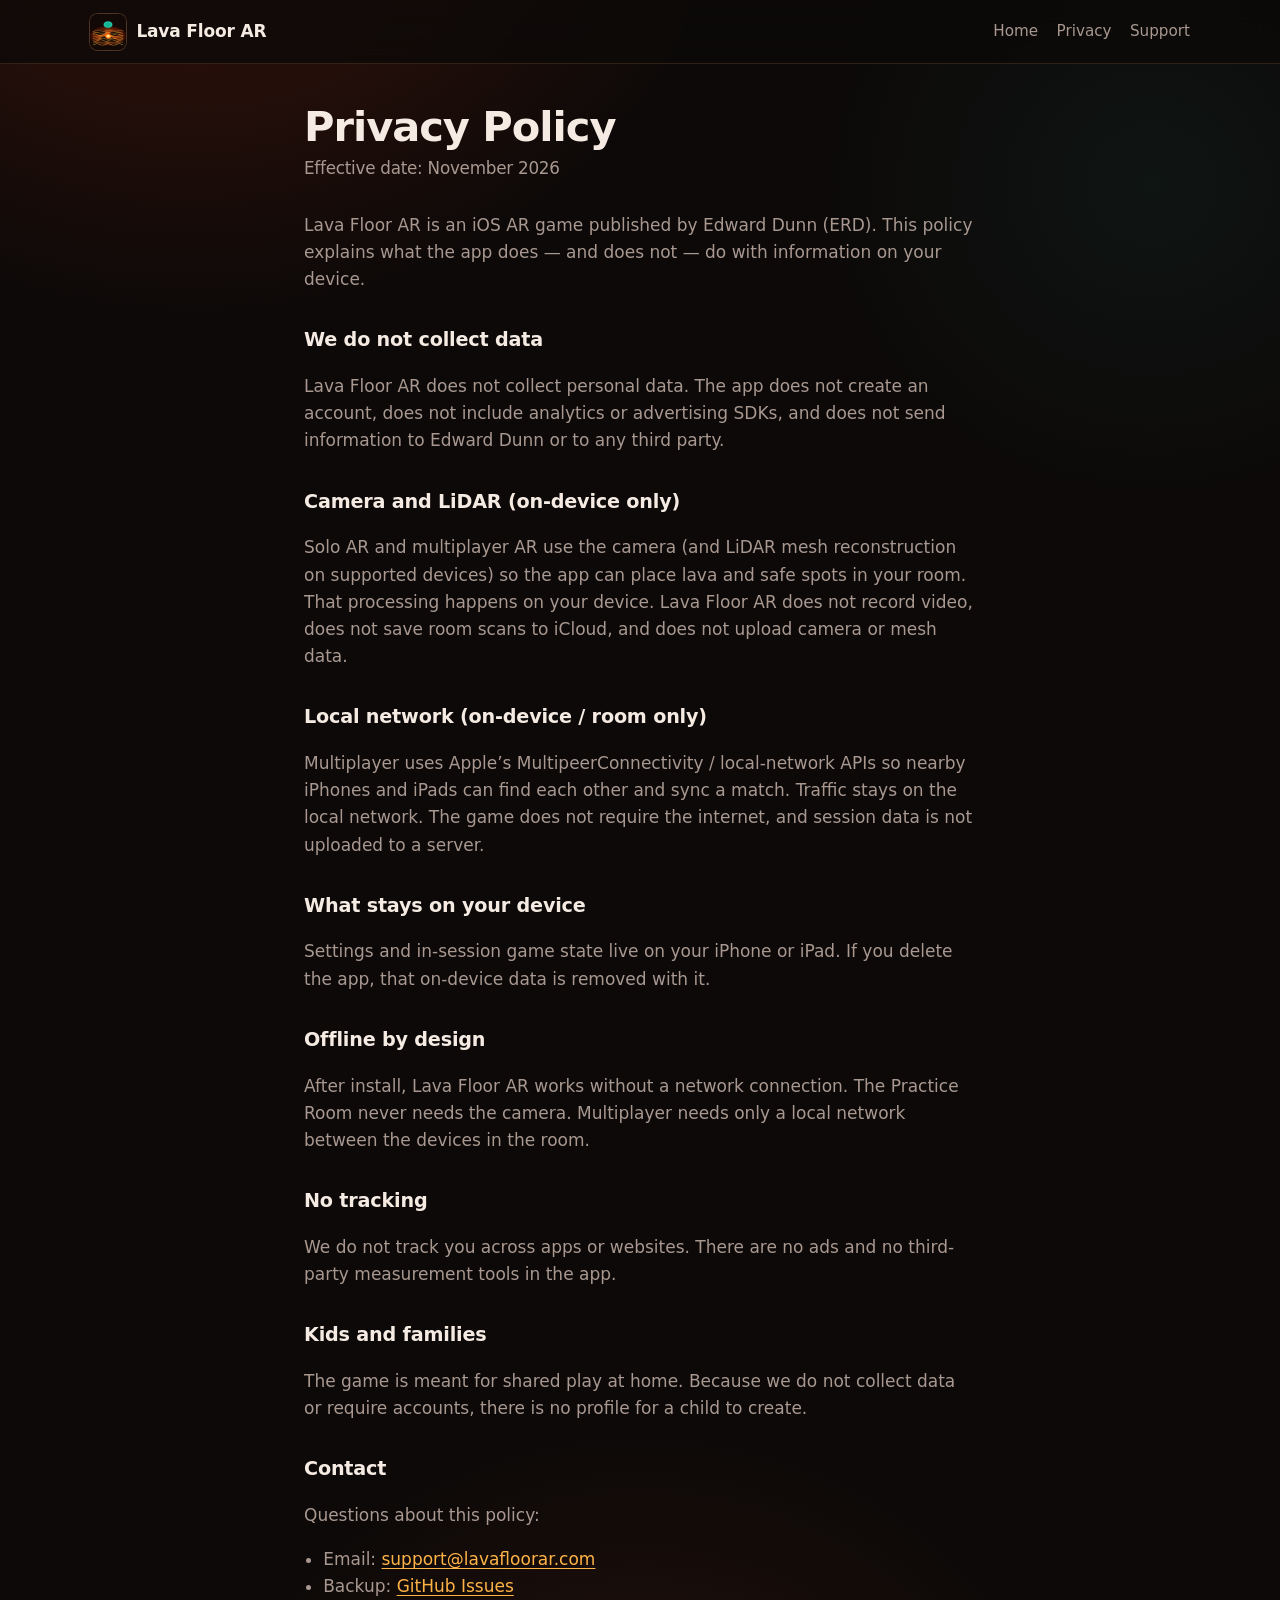
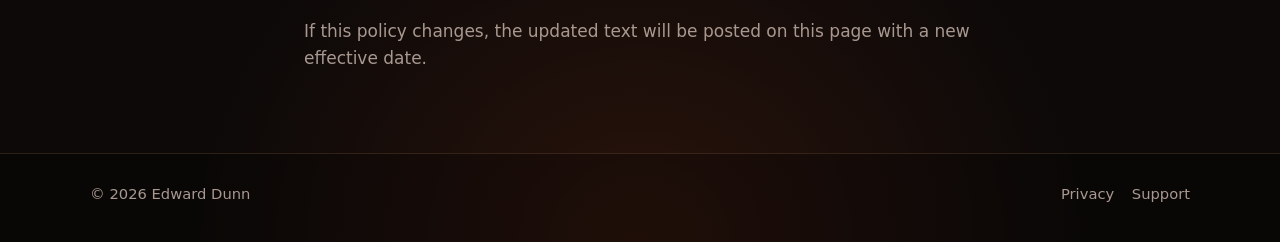
==== privacy.html @ 9bcc5661 "Ship Lava Floor AR marketing site for GitHub Pages. Dark basalt landing page with real screenshots, " ====
<!DOCTYPE html>
<html lang="en">
<head>
  <meta charset="utf-8">
  <meta name="viewport" content="width=device-width, initial-scale=1">
  <title>Privacy Policy — Lava Floor AR</title>
  <meta name="description" content="Lava Floor AR privacy policy: no data collected. Camera, LiDAR, and local network stay on your devices.">
  <link rel="canonical" href="https://erdtheturd.github.io/floor-is-lava/privacy.html">
  <!-- TODO: Point canonical / OG URLs at https://lavafloorar.com once that domain is bought. -->
  <meta property="og:type" content="website">
  <meta property="og:site_name" content="Lava Floor AR">
  <meta property="og:url" content="https://erdtheturd.github.io/floor-is-lava/privacy.html">
  <meta property="og:title" content="Privacy Policy — Lava Floor AR">
  <meta property="og:description" content="Lava Floor AR does not collect data. Camera, LiDAR, and local network stay on your devices.">
  <meta property="og:image" content="https://erdtheturd.github.io/floor-is-lava/assets/og.png">
  <meta name="twitter:card" content="summary_large_image">
  <meta name="twitter:title" content="Privacy Policy — Lava Floor AR">
  <meta name="twitter:description" content="Lava Floor AR does not collect data. Camera, LiDAR, and local network stay on your devices.">
  <meta name="twitter:image" content="https://erdtheturd.github.io/floor-is-lava/assets/og.png">
  <link rel="icon" href="assets/favicon.ico" sizes="any">
  <link rel="icon" type="image/png" sizes="32x32" href="assets/favicon-32.png">
  <link rel="apple-touch-icon" href="assets/apple-touch-icon.png">
  <meta name="theme-color" content="#0c0908">
  <link rel="stylesheet" href="styles.css">
</head>
<body>
  <a class="skip" href="#main">Skip to content</a>
  <header class="site-header">
    <div class="nav">
      <a class="brand" href="index.html">
        <img src="assets/icon-192.png" width="36" height="36" alt="">
        <span>Lava Floor AR</span>
      </a>
      <ul class="nav-links">
        <li><a href="index.html">Home</a></li>
        <li><a href="privacy.html">Privacy</a></li>
        <li><a href="support.html">Support</a></li>
      </ul>
    </div>
  </header>

  <main id="main" class="page">
    <div class="page-narrow">
      <h1>Privacy Policy</h1>
      <p class="lede">Effective date: November 2026</p>

      <p>Lava Floor AR is an iOS AR game published by Edward Dunn (ERD). This policy explains what the app does — and does not — do with information on your device.</p>

      <h2>We do not collect data</h2>
      <p>Lava Floor AR does not collect personal data. The app does not create an account, does not include analytics or advertising SDKs, and does not send information to Edward Dunn or to any third party.</p>

      <h2>Camera and LiDAR (on-device only)</h2>
      <p>Solo AR and multiplayer AR use the camera (and LiDAR mesh reconstruction on supported devices) so the app can place lava and safe spots in your room. That processing happens on your device. Lava Floor AR does not record video, does not save room scans to iCloud, and does not upload camera or mesh data.</p>

      <h2>Local network (on-device / room only)</h2>
      <p>Multiplayer uses Apple’s MultipeerConnectivity / local-network APIs so nearby iPhones and iPads can find each other and sync a match. Traffic stays on the local network. The game does not require the internet, and session data is not uploaded to a server.</p>

      <h2>What stays on your device</h2>
      <p>Settings and in-session game state live on your iPhone or iPad. If you delete the app, that on-device data is removed with it.</p>

      <h2>Offline by design</h2>
      <p>After install, Lava Floor AR works without a network connection. The Practice Room never needs the camera. Multiplayer needs only a local network between the devices in the room.</p>

      <h2>No tracking</h2>
      <p>We do not track you across apps or websites. There are no ads and no third-party measurement tools in the app.</p>

      <h2>Kids and families</h2>
      <p>The game is meant for shared play at home. Because we do not collect data or require accounts, there is no profile for a child to create.</p>

      <h2>Contact</h2>
      <p>Questions about this policy:</p>
      <ul>
        <li>Email: <a href="mailto:support@lavafloorar.com">support@lavafloorar.com</a></li>
        <!-- TODO: Domain lavafloorar.com is not live yet — mailbox pending. Until then prefer GitHub Issues. -->
        <li>Backup: <a href="https://github.com/ErdTheTurd/floor-is-lava/issues">GitHub Issues</a></li>
      </ul>

      <p>If this policy changes, the updated text will be posted on this page with a new effective date.</p>
    </div>
  </main>

  <footer class="site-footer">
    <div class="footer-inner">
      <p>&copy; 2026 Edward Dunn</p>
      <div class="footer-links">
        <a href="privacy.html">Privacy</a>
        <a href="support.html">Support</a>
      </div>
    </div>
  </footer>
</body>
</html>
---- styles.css ----
/* Lava Floor AR — marketing site */
:root {
  --bg: #0c0908;
  --bg-elev: #16100e;
  --basalt: #1f1512;
  --basalt-edge: #2e221c;
  --lava: #ff5a1f;
  --lava-deep: #c43212;
  --ember: #ffb347;
  --gold: #ffd6aa;
  --teal: #3dccc7;
  --text: #f5ebe3;
  --muted: #a89890;
  --line: rgba(255, 180, 120, 0.14);
  --max: 1100px;
  --radius-phone: 2.1rem;
  --font: "Avenir Next", "Segoe UI", "Helvetica Neue", ui-sans-serif, system-ui, sans-serif;
  --display: "Avenir Next Condensed", "Avenir Next", "Segoe UI Semibold", ui-sans-serif, system-ui, sans-serif;
}

*,
*::before,
*::after {
  box-sizing: border-box;
}

html {
  scroll-behavior: smooth;
}

body {
  margin: 0;
  font-family: var(--font);
  font-size: 1.0625rem;
  line-height: 1.6;
  color: var(--text);
  background:
    radial-gradient(ellipse 80% 50% at 15% -10%, rgba(196, 50, 18, 0.28), transparent 55%),
    radial-gradient(ellipse 60% 40% at 90% 10%, rgba(61, 204, 199, 0.06), transparent 45%),
    radial-gradient(ellipse 70% 45% at 50% 100%, rgba(255, 90, 31, 0.12), transparent 50%),
    var(--bg);
  min-height: 100vh;
  -webkit-font-smoothing: antialiased;
}

img {
  max-width: 100%;
  height: auto;
  display: block;
}

a {
  color: var(--ember);
  text-decoration-thickness: 1px;
  text-underline-offset: 0.18em;
}

a:hover {
  color: var(--gold);
}

.skip {
  position: absolute;
  left: -9999px;
  top: 0;
  background: var(--lava);
  color: #111;
  padding: 0.6rem 1rem;
  z-index: 100;
}

.skip:focus {
  left: 0.75rem;
  top: 0.75rem;
}

.wrap {
  width: min(100% - 2.5rem, var(--max));
  margin-inline: auto;
}

/* Header */
.site-header {
  position: sticky;
  top: 0;
  z-index: 40;
  backdrop-filter: blur(14px);
  -webkit-backdrop-filter: blur(14px);
  background: rgba(12, 9, 8, 0.78);
  border-bottom: 1px solid var(--line);
}

.nav {
  width: min(100% - 2.5rem, var(--max));
  margin-inline: auto;
  display: flex;
  align-items: center;
  justify-content: space-between;
  gap: 1rem;
  padding: 0.85rem 0;
}

.brand {
  display: inline-flex;
  align-items: center;
  gap: 0.65rem;
  color: var(--text);
  text-decoration: none;
  font-weight: 700;
  letter-spacing: -0.01em;
}

.brand img {
  border-radius: 22%;
  box-shadow: 0 0 0 1px rgba(255, 180, 120, 0.25);
}

.nav-links {
  display: flex;
  flex-wrap: wrap;
  gap: 0.35rem 1.15rem;
  list-style: none;
  margin: 0;
  padding: 0;
  font-size: 0.95rem;
}

.nav-links a {
  color: var(--muted);
  text-decoration: none;
}

.nav-links a:hover {
  color: var(--gold);
}

/* Hero */
.hero {
  padding: 3.5rem 0 2.5rem;
}

.hero-inner {
  width: min(100% - 2.5rem, var(--max));
  margin-inline: auto;
  display: grid;
  gap: 2.75rem;
  align-items: center;
}

@media (min-width: 880px) {
  .hero-inner {
    grid-template-columns: 1.05fr 0.95fr;
    gap: 3.5rem;
    padding-block: 1.5rem 2rem;
  }
}

.hero-brand {
  display: flex;
  align-items: center;
  gap: 1rem;
  margin-bottom: 1.25rem;
}

.hero-brand img {
  border-radius: 22%;
  box-shadow:
    0 0 0 1px rgba(255, 180, 120, 0.3),
    0 12px 40px rgba(196, 50, 18, 0.35);
}

.hero h1 {
  margin: 0;
  font-family: var(--display);
  font-size: clamp(2.4rem, 6vw, 3.6rem);
  font-weight: 700;
  letter-spacing: -0.03em;
  line-height: 1.05;
  background: linear-gradient(135deg, var(--gold) 10%, var(--lava) 70%, var(--lava-deep));
  -webkit-background-clip: text;
  background-clip: text;
  color: transparent;
}

.lede {
  margin: 0 0 0.85rem;
  font-size: clamp(1.25rem, 2.6vw, 1.55rem);
  font-weight: 600;
  letter-spacing: -0.015em;
  line-height: 1.3;
  color: var(--text);
}

.hero-support {
  margin: 0 0 1.75rem;
  max-width: 34rem;
  color: var(--muted);
  font-size: 1.05rem;
}

.hero-cta {
  display: flex;
  flex-direction: column;
  align-items: flex-start;
  gap: 0.75rem;
}

.soon {
  margin: 0;
  font-size: 0.9rem;
  color: var(--muted);
}

/* App Store badge (local SVG, no hotlink) */
.as-badge {
  display: inline-flex;
  align-items: center;
  gap: 0.65rem;
  padding: 0.55rem 1.1rem 0.55rem 0.85rem;
  border-radius: 0.65rem;
  background: #000;
  color: #fff !important;
  text-decoration: none !important;
  border: 1px solid rgba(255, 255, 255, 0.18);
  box-shadow: 0 8px 24px rgba(0, 0, 0, 0.35);
  transition: transform 0.15s ease, border-color 0.15s ease;
}

.as-badge:hover {
  transform: translateY(-1px);
  border-color: rgba(255, 255, 255, 0.35);
  color: #fff !important;
}

.as-badge svg {
  width: 1.55rem;
  height: 1.55rem;
  flex-shrink: 0;
}

.as-badge span {
  display: flex;
  flex-direction: column;
  line-height: 1.1;
}

.as-badge small {
  font-size: 0.65rem;
  letter-spacing: 0.02em;
  opacity: 0.9;
}

.as-badge strong {
  font-size: 1.15rem;
  font-weight: 600;
  letter-spacing: -0.01em;
}

/* Phone frame */
.phone {
  margin: 0;
  justify-self: center;
  width: min(100%, 280px);
  filter: drop-shadow(0 28px 50px rgba(0, 0, 0, 0.55));
}

.phone-bezel {
  position: relative;
  background: linear-gradient(160deg, #2a211c, #15110f 45%, #0a0807);
  border-radius: calc(var(--radius-phone) + 0.35rem);
  padding: 0.55rem;
  border: 1px solid rgba(255, 180, 120, 0.18);
  box-shadow:
    inset 0 1px 0 rgba(255, 220, 180, 0.12),
    0 0 0 1px rgba(0, 0, 0, 0.5);
}

.phone-bezel::before {
  content: "";
  position: absolute;
  top: 0.72rem;
  left: 50%;
  transform: translateX(-50%);
  width: 28%;
  height: 0.55rem;
  border-radius: 999px;
  background: #0a0807;
  z-index: 2;
  box-shadow: inset 0 0 0 1px rgba(255, 255, 255, 0.04);
}

.phone-screen {
  width: 100%;
  border-radius: var(--radius-phone);
  background: #000;
  aspect-ratio: 540 / 1174;
  object-fit: cover;
  object-position: center top;
}

.phone-label {
  margin: 0.85rem 0 0;
  text-align: center;
  font-size: 0.88rem;
  color: var(--muted);
}

.hero-phones {
  display: flex;
  justify-content: center;
  align-items: flex-end;
  gap: 1rem;
  perspective: 900px;
}

.hero-phones .phone:nth-child(1) {
  width: min(42%, 220px);
  opacity: 0.92;
  animation: rise-phone-left 0.9s ease both;
}

.hero-phones .phone:nth-child(2) {
  width: min(52%, 260px);
  z-index: 2;
  animation: rise-phone-right 0.9s 0.12s ease both;
}

@media (max-width: 520px) {
  .hero-phones .phone:nth-child(1) {
    display: none;
  }
  .hero-phones .phone:nth-child(2) {
    width: min(70%, 260px);
    transform: none;
  }
}

@keyframes rise-in {
  from {
    opacity: 0;
    transform: translateY(1.25rem) scale(0.98);
  }
  to {
    opacity: 1;
    transform: none;
  }
}

@keyframes rise-phone-left {
  from {
    opacity: 0;
    transform: translateY(1.25rem) rotate(-4deg) scale(0.98);
  }
  to {
    opacity: 0.92;
    transform: rotate(-4deg) translateY(0.5rem);
  }
}

@keyframes rise-phone-right {
  from {
    opacity: 0;
    transform: translateY(1.25rem) rotate(2deg) scale(0.98);
  }
  to {
    opacity: 1;
    transform: rotate(2deg) translateY(-0.4rem);
  }
}

@media (prefers-reduced-motion: reduce) {
  html {
    scroll-behavior: auto;
  }
  .hero-phones .phone,
  .feature {
    animation: none !important;
  }
}

/* Shot strip */
.shot-strip {
  padding: 0.5rem 0 3rem;
  overflow: hidden;
}

.shot-strip .track {
  display: flex;
  gap: 1.25rem;
  width: min(100% - 2.5rem, var(--max));
  margin-inline: auto;
  overflow-x: auto;
  padding-bottom: 0.5rem;
  scroll-snap-type: x mandatory;
  -webkit-overflow-scrolling: touch;
}

.shot-strip .phone {
  flex: 0 0 auto;
  width: 200px;
  scroll-snap-align: start;
  filter: drop-shadow(0 16px 28px rgba(0, 0, 0, 0.4));
}

/* Features */
.features {
  padding: 1rem 0 4rem;
}

.feature {
  width: min(100% - 2.5rem, var(--max));
  margin: 0 auto 3.5rem;
  display: grid;
  gap: 1.75rem;
  align-items: center;
  animation: rise-in 0.7s ease both;
}

@media (min-width: 820px) {
  .feature {
    grid-template-columns: 1fr 1fr;
    gap: 3rem;
    margin-bottom: 5rem;
  }
  .feature:nth-child(even) .copy {
    order: 2;
  }
  .feature:nth-child(even) .media {
    order: 1;
  }
}

.kicker {
  margin: 0 0 0.4rem;
  font-size: 0.8rem;
  font-weight: 700;
  letter-spacing: 0.12em;
  text-transform: uppercase;
  color: var(--lava);
}

.feature h2 {
  margin: 0 0 0.85rem;
  font-family: var(--display);
  font-size: clamp(1.55rem, 3vw, 2.05rem);
  font-weight: 700;
  letter-spacing: -0.02em;
  line-height: 1.15;
}

.feature p {
  margin: 0 0 0.85rem;
  color: var(--muted);
  max-width: 34rem;
}

.feature p:last-child {
  margin-bottom: 0;
}

.media {
  display: flex;
  justify-content: center;
}

.media .phone {
  width: min(100%, 250px);
}

.teal {
  color: var(--teal);
}

/* Privacy strip / closing CTA */
.closing {
  width: min(100% - 2.5rem, var(--max));
  margin: 0 auto 4rem;
  padding: 2rem 1.75rem;
  border-radius: 1.25rem;
  background:
    linear-gradient(145deg, rgba(196, 50, 18, 0.18), transparent 55%),
    var(--bg-elev);
  border: 1px solid var(--line);
  text-align: center;
}

.closing h2 {
  margin: 0 0 0.6rem;
  font-family: var(--display);
  font-size: clamp(1.4rem, 2.8vw, 1.85rem);
  letter-spacing: -0.02em;
}

.closing p {
  margin: 0 auto 1.25rem;
  max-width: 36rem;
  color: var(--muted);
}

.closing .hero-cta {
  align-items: center;
}

/* Footer */
.site-footer {
  border-top: 1px solid var(--line);
  padding: 1.75rem 0 2.25rem;
  background: rgba(0, 0, 0, 0.25);
}

.footer-inner {
  width: min(100% - 2.5rem, var(--max));
  margin-inline: auto;
  display: flex;
  flex-wrap: wrap;
  gap: 0.75rem 1.5rem;
  justify-content: space-between;
  align-items: center;
}

.site-footer p {
  margin: 0;
  color: var(--muted);
  font-size: 0.92rem;
}

.footer-links {
  display: flex;
  gap: 1.1rem;
  font-size: 0.92rem;
}

.footer-links a {
  color: var(--muted);
  text-decoration: none;
}

.footer-links a:hover {
  color: var(--gold);
}

/* Inner pages */
.page {
  padding: 2.5rem 0 4rem;
}

.page-narrow {
  width: min(100% - 2.5rem, 42rem);
  margin-inline: auto;
}

.page h1 {
  margin: 0 0 0.5rem;
  font-family: var(--display);
  font-size: clamp(2rem, 4vw, 2.6rem);
  letter-spacing: -0.025em;
  line-height: 1.1;
}

.page .lede {
  color: var(--muted);
  font-size: 1.05rem;
  font-weight: 500;
  margin-bottom: 2rem;
}

.page h2 {
  margin: 2rem 0 0.65rem;
  font-size: 1.2rem;
  letter-spacing: -0.01em;
}

.page p,
.page li {
  color: var(--muted);
}

.page ul {
  padding-left: 1.2rem;
}

.faq details {
  border-top: 1px solid var(--line);
  padding: 0.95rem 0;
}

.faq details:last-child {
  border-bottom: 1px solid var(--line);
}

.faq summary {
  cursor: pointer;
  font-weight: 650;
  color: var(--text);
  list-style: none;
}

.faq summary::-webkit-details-marker {
  display: none;
}

.faq summary::after {
  content: "+";
  float: right;
  color: var(--lava);
  font-weight: 500;
}

.faq details[open] summary::after {
  content: "–";
}

.faq details p {
  margin: 0.65rem 0 0.15rem;
}

.todo-note {
  margin-top: 0.5rem;
  font-size: 0.85rem;
  color: var(--ember);
}
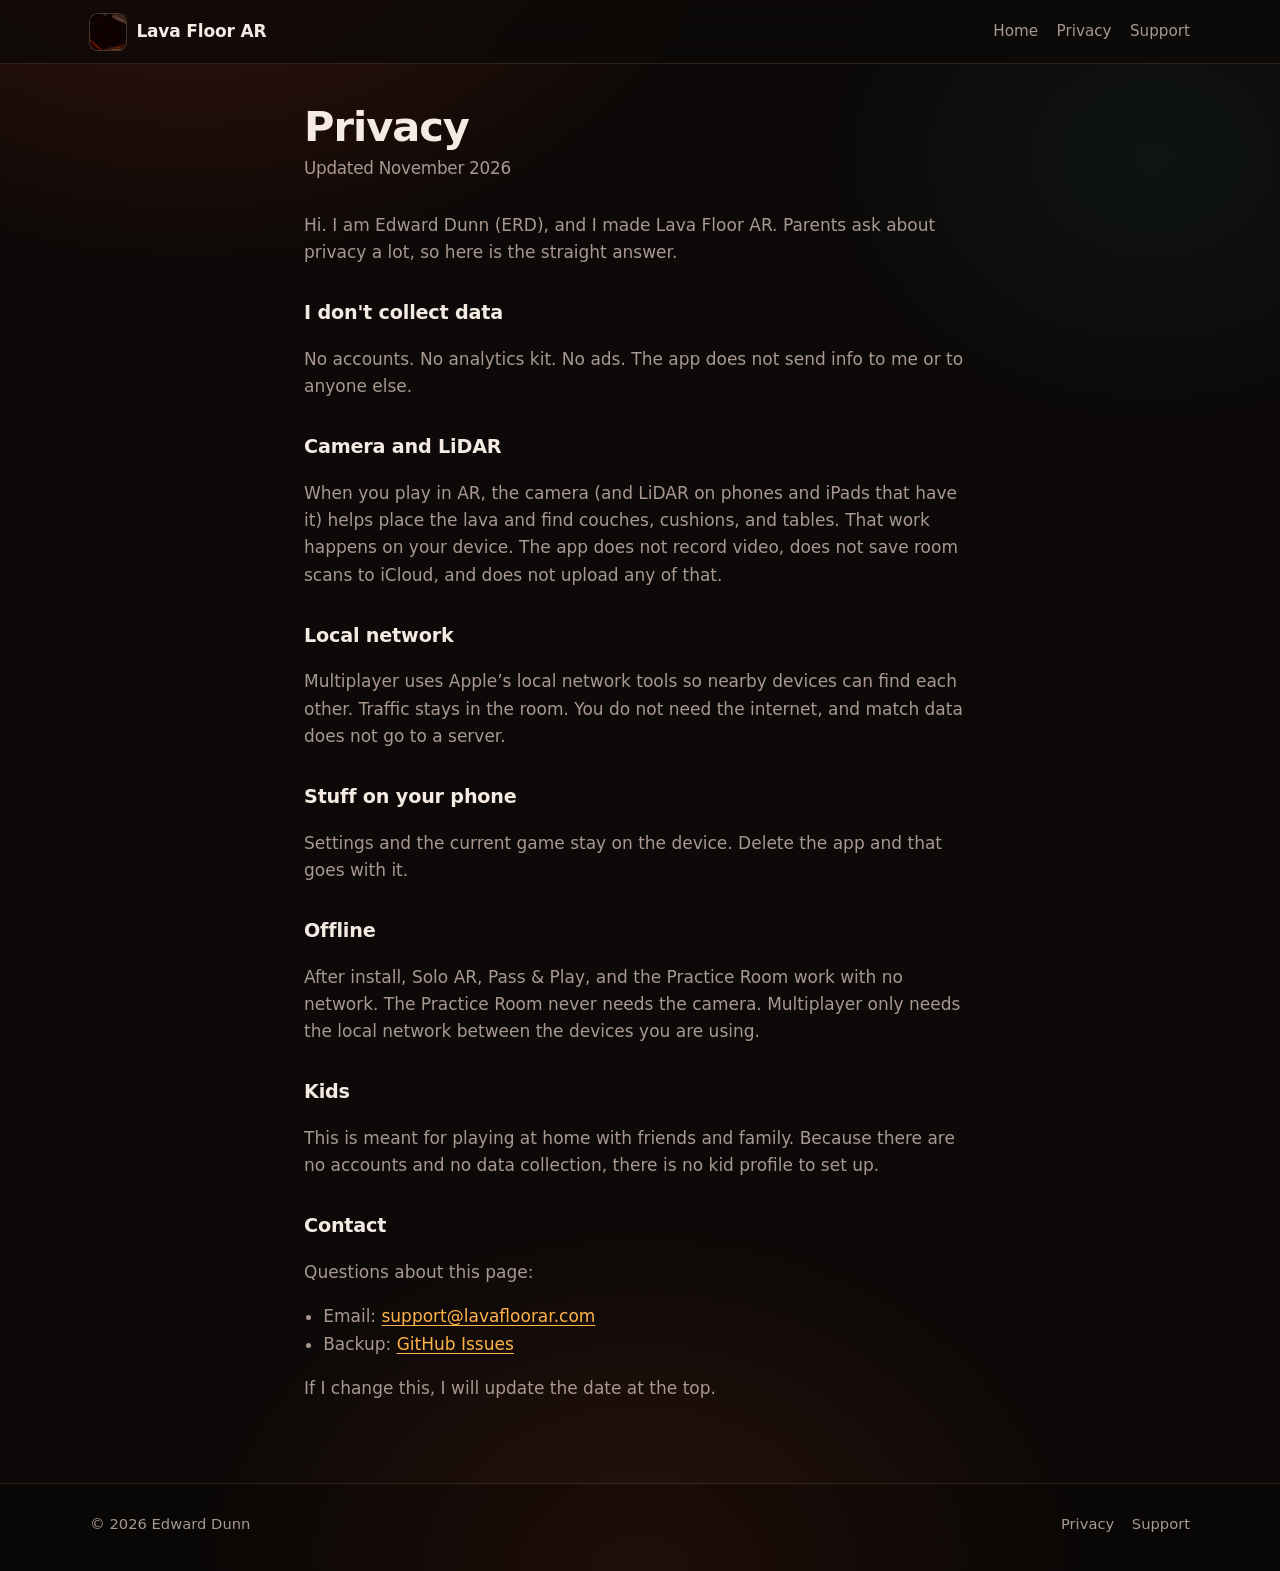
==== commit 1301cd3c: "Rewrite site copy and drop old screenshots. Remove the flat swirly lava shot and placeholder icons, " ====
--- a/privacy.html
+++ b/privacy.html
@@ -3,18 +3,18 @@
 <head>
   <meta charset="utf-8">
   <meta name="viewport" content="width=device-width, initial-scale=1">
-  <title>Privacy Policy — Lava Floor AR</title>
-  <meta name="description" content="Lava Floor AR privacy policy: no data collected. Camera, LiDAR, and local network stay on your devices.">
+  <title>Privacy · Lava Floor AR</title>
+  <meta name="description" content="Lava Floor AR privacy policy. No data collected. Camera, LiDAR, and local network stay on your devices.">
   <link rel="canonical" href="https://erdtheturd.github.io/floor-is-lava/privacy.html">
   <!-- TODO: Point canonical / OG URLs at https://lavafloorar.com once that domain is bought. -->
   <meta property="og:type" content="website">
   <meta property="og:site_name" content="Lava Floor AR">
   <meta property="og:url" content="https://erdtheturd.github.io/floor-is-lava/privacy.html">
-  <meta property="og:title" content="Privacy Policy — Lava Floor AR">
+  <meta property="og:title" content="Privacy · Lava Floor AR">
   <meta property="og:description" content="Lava Floor AR does not collect data. Camera, LiDAR, and local network stay on your devices.">
   <meta property="og:image" content="https://erdtheturd.github.io/floor-is-lava/assets/og.png">
   <meta name="twitter:card" content="summary_large_image">
-  <meta name="twitter:title" content="Privacy Policy — Lava Floor AR">
+  <meta name="twitter:title" content="Privacy · Lava Floor AR">
   <meta name="twitter:description" content="Lava Floor AR does not collect data. Camera, LiDAR, and local network stay on your devices.">
   <meta name="twitter:image" content="https://erdtheturd.github.io/floor-is-lava/assets/og.png">
   <link rel="icon" href="assets/favicon.ico" sizes="any">
@@ -41,41 +41,38 @@
 
   <main id="main" class="page">
     <div class="page-narrow">
-      <h1>Privacy Policy</h1>
-      <p class="lede">Effective date: November 2026</p>
+      <h1>Privacy</h1>
+      <p class="lede">Updated November 2026</p>
 
-      <p>Lava Floor AR is an iOS AR game published by Edward Dunn (ERD). This policy explains what the app does — and does not — do with information on your device.</p>
+      <p>Hi. I am Edward Dunn (ERD), and I made Lava Floor AR. Parents ask about privacy a lot, so here is the straight answer.</p>
 
-      <h2>We do not collect data</h2>
-      <p>Lava Floor AR does not collect personal data. The app does not create an account, does not include analytics or advertising SDKs, and does not send information to Edward Dunn or to any third party.</p>
+      <h2>I don't collect data</h2>
+      <p>No accounts. No analytics kit. No ads. The app does not send info to me or to anyone else.</p>
 
-      <h2>Camera and LiDAR (on-device only)</h2>
-      <p>Solo AR and multiplayer AR use the camera (and LiDAR mesh reconstruction on supported devices) so the app can place lava and safe spots in your room. That processing happens on your device. Lava Floor AR does not record video, does not save room scans to iCloud, and does not upload camera or mesh data.</p>
+      <h2>Camera and LiDAR</h2>
+      <p>When you play in AR, the camera (and LiDAR on phones and iPads that have it) helps place the lava and find couches, cushions, and tables. That work happens on your device. The app does not record video, does not save room scans to iCloud, and does not upload any of that.</p>
 
-      <h2>Local network (on-device / room only)</h2>
-      <p>Multiplayer uses Apple’s MultipeerConnectivity / local-network APIs so nearby iPhones and iPads can find each other and sync a match. Traffic stays on the local network. The game does not require the internet, and session data is not uploaded to a server.</p>
+      <h2>Local network</h2>
+      <p>Multiplayer uses Apple’s local network tools so nearby devices can find each other. Traffic stays in the room. You do not need the internet, and match data does not go to a server.</p>
 
-      <h2>What stays on your device</h2>
-      <p>Settings and in-session game state live on your iPhone or iPad. If you delete the app, that on-device data is removed with it.</p>
+      <h2>Stuff on your phone</h2>
+      <p>Settings and the current game stay on the device. Delete the app and that goes with it.</p>
 
-      <h2>Offline by design</h2>
-      <p>After install, Lava Floor AR works without a network connection. The Practice Room never needs the camera. Multiplayer needs only a local network between the devices in the room.</p>
+      <h2>Offline</h2>
+      <p>After install, Solo AR, Pass &amp; Play, and the Practice Room work with no network. The Practice Room never needs the camera. Multiplayer only needs the local network between the devices you are using.</p>
 
-      <h2>No tracking</h2>
-      <p>We do not track you across apps or websites. There are no ads and no third-party measurement tools in the app.</p>
-
-      <h2>Kids and families</h2>
-      <p>The game is meant for shared play at home. Because we do not collect data or require accounts, there is no profile for a child to create.</p>
+      <h2>Kids</h2>
+      <p>This is meant for playing at home with friends and family. Because there are no accounts and no data collection, there is no kid profile to set up.</p>
 
       <h2>Contact</h2>
-      <p>Questions about this policy:</p>
+      <p>Questions about this page:</p>
       <ul>
         <li>Email: <a href="mailto:support@lavafloorar.com">support@lavafloorar.com</a></li>
-        <!-- TODO: Domain lavafloorar.com is not live yet — mailbox pending. Until then prefer GitHub Issues. -->
+        <!-- TODO: Domain lavafloorar.com is not live yet; mailbox pending. Until then prefer GitHub Issues. -->
         <li>Backup: <a href="https://github.com/ErdTheTurd/floor-is-lava/issues">GitHub Issues</a></li>
       </ul>
 
-      <p>If this policy changes, the updated text will be posted on this page with a new effective date.</p>
+      <p>If I change this, I will update the date at the top.</p>
     </div>
   </main>
 
--- a/styles.css
+++ b/styles.css
@@ -1,4 +1,4 @@
-/* Lava Floor AR — marketing site */
+/* Lava Floor AR site */
 :root {
   --bg: #0c0908;
   --bg-elev: #16100e;
@@ -372,8 +372,7 @@
   html {
     scroll-behavior: auto;
   }
-  .hero-phones .phone,
-  .feature {
+  .hero-phones .phone {
     animation: none !important;
   }
 }
@@ -389,10 +388,9 @@
   gap: 1.25rem;
   width: min(100% - 2.5rem, var(--max));
   margin-inline: auto;
-  overflow-x: auto;
+  justify-content: center;
+  flex-wrap: wrap;
   padding-bottom: 0.5rem;
-  scroll-snap-type: x mandatory;
-  -webkit-overflow-scrolling: touch;
 }
 
 .shot-strip .phone {
@@ -402,103 +400,55 @@
   filter: drop-shadow(0 16px 28px rgba(0, 0, 0, 0.4));
 }
 
-/* Features */
-.features {
-  padding: 1rem 0 4rem;
-}
-
-.feature {
-  width: min(100% - 2.5rem, var(--max));
-  margin: 0 auto 3.5rem;
-  display: grid;
-  gap: 1.75rem;
-  align-items: center;
-  animation: rise-in 0.7s ease both;
-}
-
-@media (min-width: 820px) {
-  .feature {
-    grid-template-columns: 1fr 1fr;
-    gap: 3rem;
-    margin-bottom: 5rem;
-  }
-  .feature:nth-child(even) .copy {
-    order: 2;
-  }
-  .feature:nth-child(even) .media {
-    order: 1;
-  }
-}
-
-.kicker {
-  margin: 0 0 0.4rem;
-  font-size: 0.8rem;
-  font-weight: 700;
-  letter-spacing: 0.12em;
-  text-transform: uppercase;
-  color: var(--lava);
-}
-
-.feature h2 {
-  margin: 0 0 0.85rem;
+/* Short facts block (no empty image columns) */
+.facts {
+  padding: 0.5rem 0 3rem;
+}
+
+.facts-inner {
+  width: min(100% - 2.5rem, 40rem);
+  margin-inline: auto;
+}
+
+.facts h2 {
+  margin: 0 0 1rem;
   font-family: var(--display);
-  font-size: clamp(1.55rem, 3vw, 2.05rem);
+  font-size: clamp(1.35rem, 2.6vw, 1.7rem);
   font-weight: 700;
   letter-spacing: -0.02em;
-  line-height: 1.15;
-}
-
-.feature p {
-  margin: 0 0 0.85rem;
-  color: var(--muted);
-  max-width: 34rem;
-}
-
-.feature p:last-child {
+}
+
+.facts p {
+  margin: 0 0 1rem;
+  color: var(--muted);
+  max-width: 38rem;
+}
+
+.facts p:last-child {
   margin-bottom: 0;
-}
-
-.media {
-  display: flex;
-  justify-content: center;
-}
-
-.media .phone {
-  width: min(100%, 250px);
 }
 
 .teal {
   color: var(--teal);
 }
 
-/* Privacy strip / closing CTA */
+/* Closing CTA */
 .closing {
-  width: min(100% - 2.5rem, var(--max));
-  margin: 0 auto 4rem;
-  padding: 2rem 1.75rem;
-  border-radius: 1.25rem;
-  background:
-    linear-gradient(145deg, rgba(196, 50, 18, 0.18), transparent 55%),
-    var(--bg-elev);
-  border: 1px solid var(--line);
-  text-align: center;
-}
-
-.closing h2 {
-  margin: 0 0 0.6rem;
-  font-family: var(--display);
-  font-size: clamp(1.4rem, 2.8vw, 1.85rem);
-  letter-spacing: -0.02em;
+  width: min(100% - 2.5rem, 40rem);
+  margin: 0 auto 3.5rem;
+  padding: 1.5rem 0 0;
+  border-top: 1px solid var(--line);
+  text-align: left;
 }
 
 .closing p {
-  margin: 0 auto 1.25rem;
+  margin: 0 0 1rem;
   max-width: 36rem;
   color: var(--muted);
 }
 
 .closing .hero-cta {
-  align-items: center;
+  align-items: flex-start;
 }
 
 /* Footer */
@@ -607,7 +557,7 @@
 }
 
 .faq details[open] summary::after {
-  content: "–";
+  content: "-";
 }
 
 .faq details p {
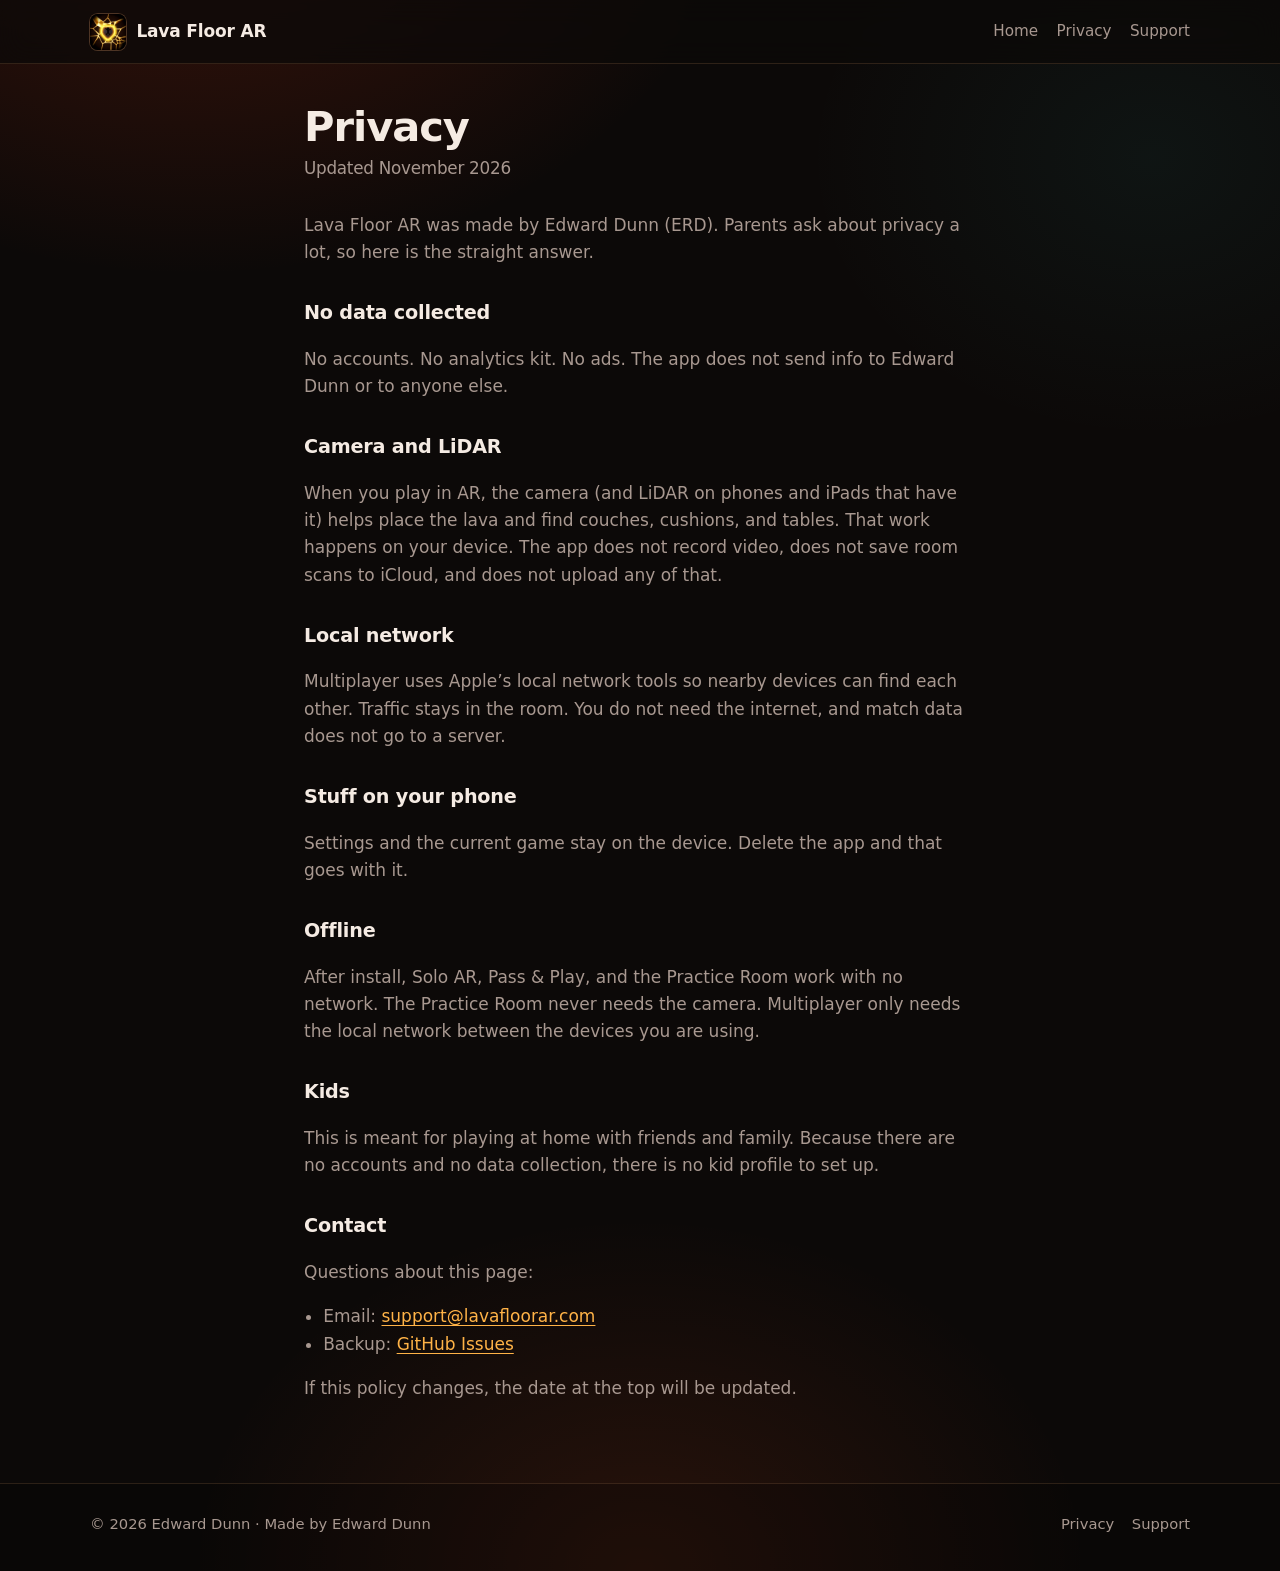
==== commit 6da6bff1: "New icon, drop first person Co-authored-by: Cursor <cursoragent@cursor.com>" ====
--- a/privacy.html
+++ b/privacy.html
@@ -44,10 +44,10 @@
       <h1>Privacy</h1>
       <p class="lede">Updated November 2026</p>
 
-      <p>Hi. I am Edward Dunn (ERD), and I made Lava Floor AR. Parents ask about privacy a lot, so here is the straight answer.</p>
+      <p>Lava Floor AR was made by Edward Dunn (ERD). Parents ask about privacy a lot, so here is the straight answer.</p>
 
-      <h2>I don't collect data</h2>
-      <p>No accounts. No analytics kit. No ads. The app does not send info to me or to anyone else.</p>
+      <h2>No data collected</h2>
+      <p>No accounts. No analytics kit. No ads. The app does not send info to Edward Dunn or to anyone else.</p>
 
       <h2>Camera and LiDAR</h2>
       <p>When you play in AR, the camera (and LiDAR on phones and iPads that have it) helps place the lava and find couches, cushions, and tables. That work happens on your device. The app does not record video, does not save room scans to iCloud, and does not upload any of that.</p>
@@ -72,13 +72,13 @@
         <li>Backup: <a href="https://github.com/ErdTheTurd/floor-is-lava/issues">GitHub Issues</a></li>
       </ul>
 
-      <p>If I change this, I will update the date at the top.</p>
+      <p>If this policy changes, the date at the top will be updated.</p>
     </div>
   </main>
 
   <footer class="site-footer">
     <div class="footer-inner">
-      <p>&copy; 2026 Edward Dunn</p>
+      <p>&copy; 2026 Edward Dunn · Made by Edward Dunn</p>
       <div class="footer-links">
         <a href="privacy.html">Privacy</a>
         <a href="support.html">Support</a>
